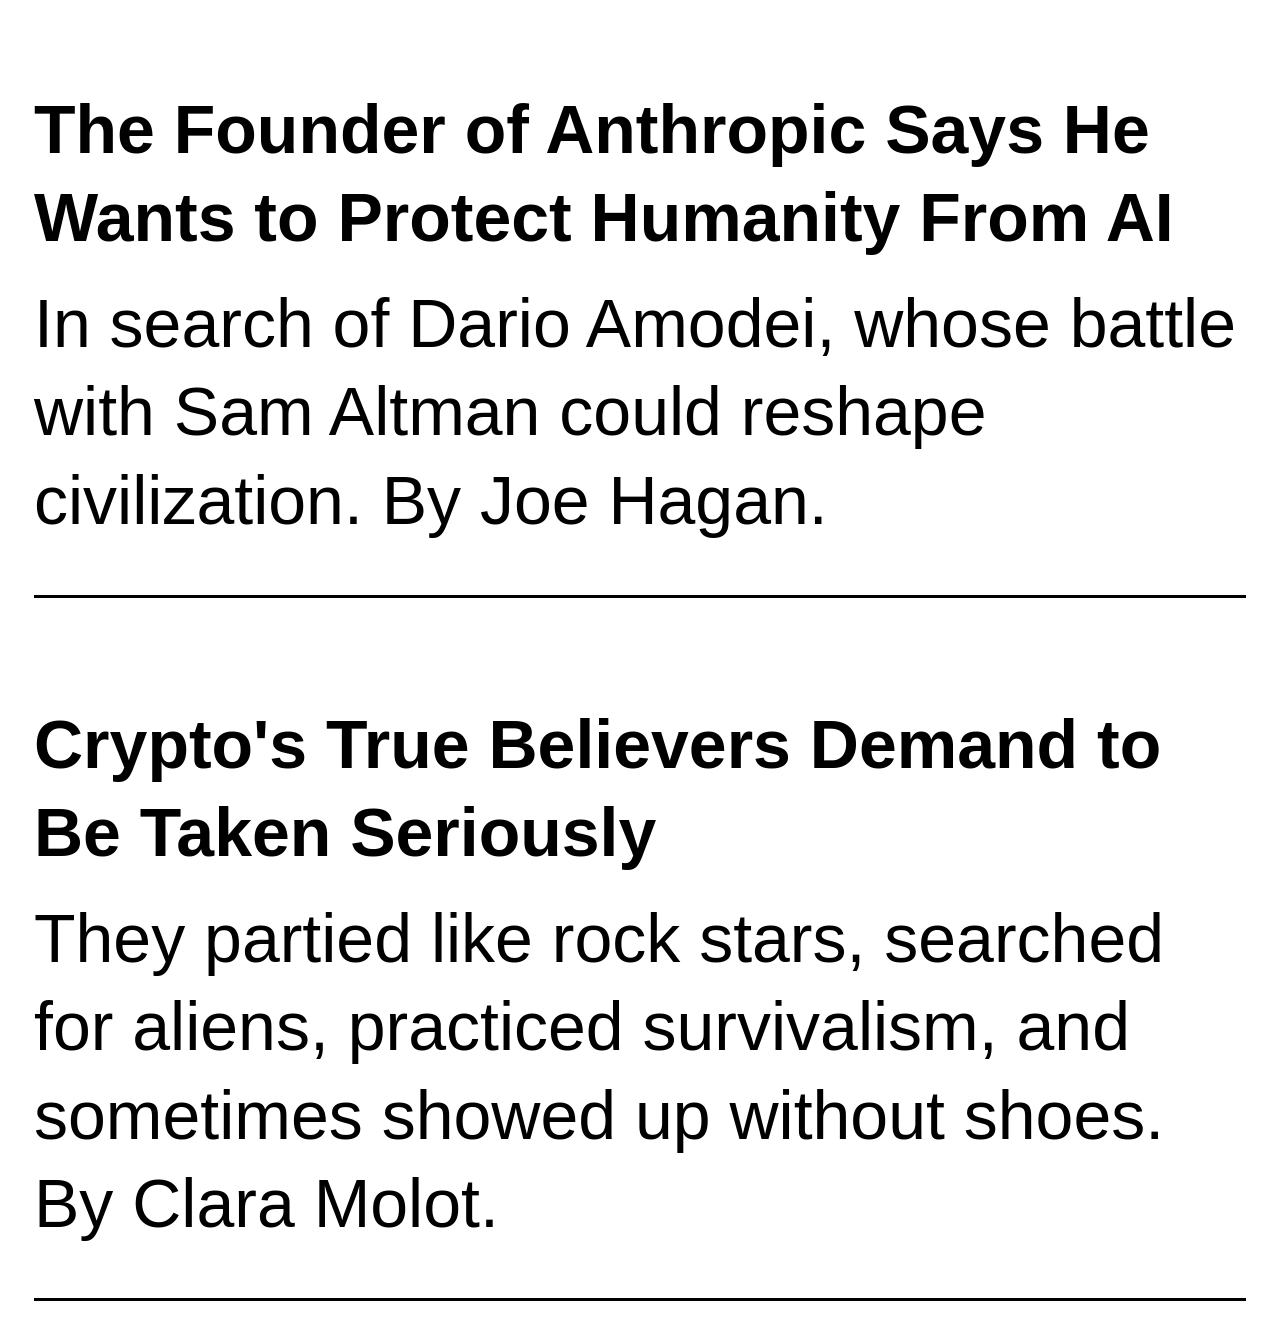
==== index.html @ 44adaace "Reduce line-height from 1.6 to 1.3 Co-Authored-By: Claude Opus 4.6 (1M context) <noreply@anthropic.c" ====
<!DOCTYPE html>
<html lang="en">
<head>
  <meta charset="UTF-8">
  <meta name="viewport" content="width=device-width, initial-scale=1.0">
  <title>Accessible News Reader</title>
  <link rel="stylesheet" href="style.css?v=3">
</head>
<body>
  <a href="#main" class="skip-link">Skip to content</a>

  <main id="main">
    <ul class="article-list">
      <li>
        <a href="articles/anthropic-founder.html">
          <span class="article-title">The Founder of Anthropic Says He Wants to Protect Humanity From AI</span>
          <span class="article-summary">In search of Dario Amodei, whose battle with Sam Altman could reshape civilization. By Joe Hagan.</span>
        </a>
      </li>
      <li>
        <a href="articles/cryptos-true-believers.html">
          <span class="article-title">Crypto's True Believers Demand to Be Taken Seriously</span>
          <span class="article-summary">They partied like rock stars, searched for aliens, practiced survivalism, and sometimes showed up without shoes. By Clara Molot.</span>
        </a>
      </li>
    </ul>
  </main>
</body>
</html>
---- style.css ----
/* ============================================
   Accessible News Reader — High-Visibility Styles
   Designed for severe visual impairment.
   Single large font size throughout. ~24 chars
   per line on iPhone display.
   ============================================ */

/* Reset & Base */
*,
*::before,
*::after {
  box-sizing: border-box;
  margin: 0;
  padding: 0;
}

html {
  font-size: 68px;
  line-height: 1.3;
  scroll-behavior: smooth;
}

body {
  font-family: -apple-system, BlinkMacSystemFont, "Segoe UI", Roboto,
    "Helvetica Neue", Arial, sans-serif;
  color: #000;
  background-color: #fff;
  padding: 0.5rem;
}

/* Everything inherits the same font size */
h1, h2, h3, p, a, span, li, button, strong {
  font-size: inherit;
  line-height: inherit;
}

/* Skip-to-content link */
.skip-link {
  position: absolute;
  top: -100%;
  left: 0.5rem;
  background: #000;
  color: #fff;
  padding: 0.5rem;
  z-index: 1000;
  text-decoration: none;
}

.skip-link:focus {
  top: 0;
}

/* Focus indicators */
a:focus-visible,
button:focus-visible,
[tabindex]:focus-visible {
  outline: 4px solid #0044cc;
  outline-offset: 4px;
}

/* Headings — same size as body, just bold */
h1, h2 {
  font-weight: 700;
  margin-bottom: 0.5em;
}

/* Links */
a {
  color: #0044cc;
  text-decoration: underline;
  text-underline-offset: 4px;
  text-decoration-thickness: 2px;
}

/* Header */
.site-header {
  border-bottom: 4px solid #000;
  padding-bottom: 0.75em;
  margin-bottom: 1em;
}

/* Article list (index page) */
.article-list {
  list-style: none;
  display: flex;
  flex-direction: column;
  gap: 0.75em;
}

.article-list li {
  border-bottom: 3px solid #000;
}

.article-list a {
  display: block;
  padding: 0.75em 0;
  text-decoration: none;
  color: #000;
}

.article-list .article-title {
  font-weight: 700;
  display: block;
  margin-bottom: 0.25em;
}

.article-list .article-summary {
  display: block;
}

/* Article page */
.article-nav {
  margin-bottom: 1em;
}

.article-nav a {
  font-weight: 700;
}

.article-body {
  margin-top: 1em;
}

.article-body p {
  margin-bottom: 1em;
}

/* Audio player controls */
.audio-player {
  margin: 1em 0;
}

.play-btn {
  display: flex;
  align-items: center;
  justify-content: center;
  gap: 0.4em;
  width: 100%;
  min-height: 72px;
  padding: 0.75em;
  font-weight: 700;
  color: #fff;
  background-color: #0044cc;
  border: none;
  border-radius: 0.25em;
  cursor: pointer;
}

.play-btn:hover {
  background-color: #003399;
}

.play-btn:active {
  background-color: #002266;
}

.play-btn .icon {
  line-height: 1;
}

/* Footer */
.site-footer {
  margin-top: 2em;
  padding-top: 1em;
  border-top: 3px solid #000;
}
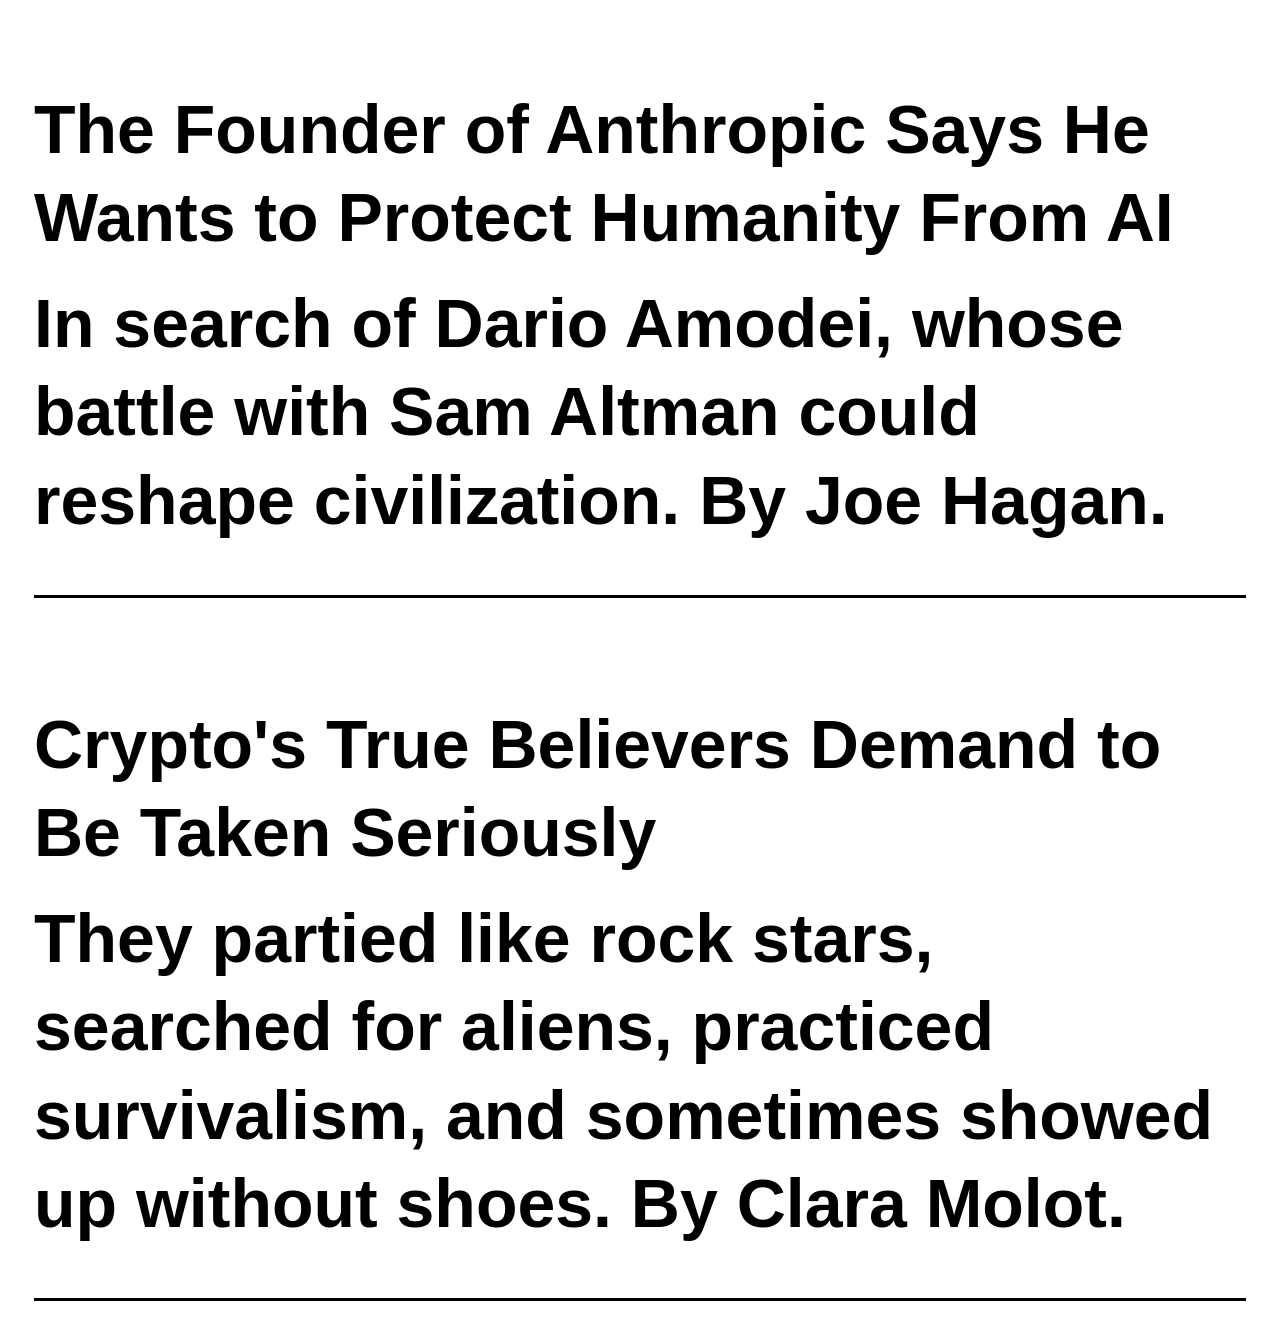
==== commit c3ea99b2: "Bold body text (700), extra bold titles (900) Co-Authored-By: Claude Opus 4.6 (1M context) <noreply@" ====
--- a/index.html
+++ b/index.html
@@ -4,7 +4,7 @@
   <meta charset="UTF-8">
   <meta name="viewport" content="width=device-width, initial-scale=1.0">
   <title>Accessible News Reader</title>
-  <link rel="stylesheet" href="style.css?v=3">
+  <link rel="stylesheet" href="style.css?v=4">
 </head>
 <body>
   <a href="#main" class="skip-link">Skip to content</a>
--- a/style.css
+++ b/style.css
@@ -23,6 +23,7 @@
 body {
   font-family: -apple-system, BlinkMacSystemFont, "Segoe UI", Roboto,
     "Helvetica Neue", Arial, sans-serif;
+  font-weight: 700;
   color: #000;
   background-color: #fff;
   padding: 0.5rem;
@@ -60,7 +61,7 @@
 
 /* Headings — same size as body, just bold */
 h1, h2 {
-  font-weight: 700;
+  font-weight: 900;
   margin-bottom: 0.5em;
 }
 
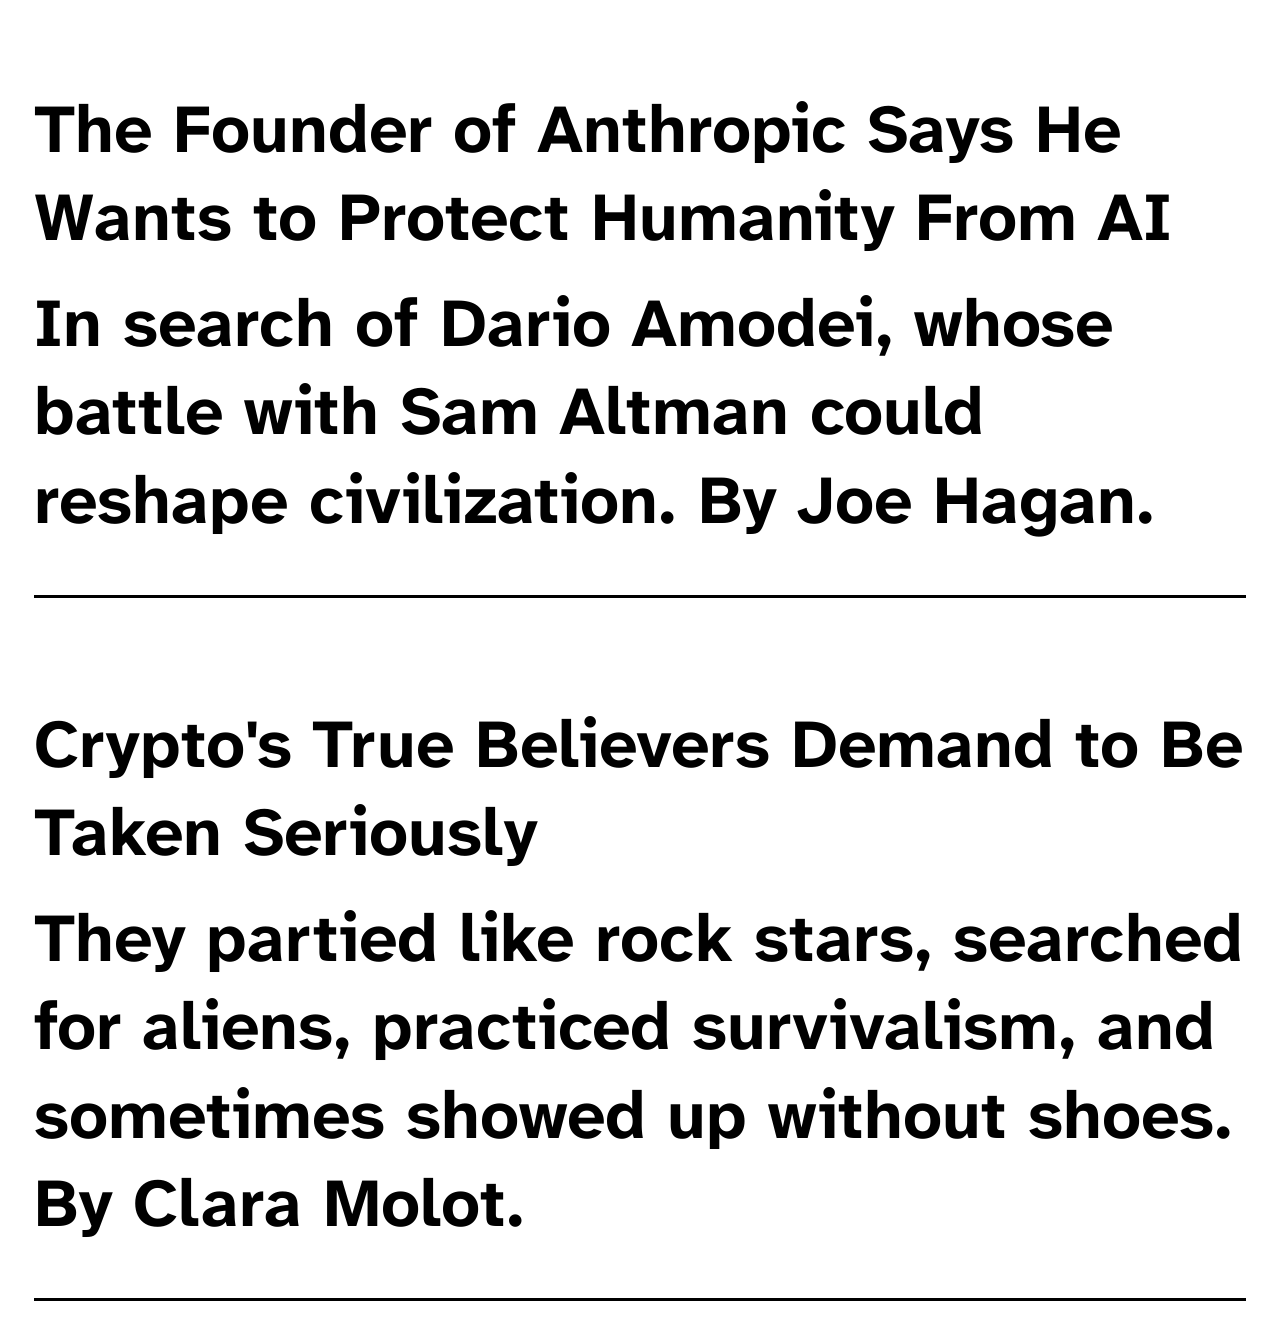
==== commit 7c7c2a10: "Use Atkinson Hyperlegible Next font for accessibility Co-Authored-By: Claude Opus 4.6 (1M context) <" ====
--- a/index.html
+++ b/index.html
@@ -4,7 +4,10 @@
   <meta charset="UTF-8">
   <meta name="viewport" content="width=device-width, initial-scale=1.0">
   <title>Accessible News Reader</title>
-  <link rel="stylesheet" href="style.css?v=4">
+  <link rel="preconnect" href="https://fonts.googleapis.com">
+  <link rel="preconnect" href="https://fonts.gstatic.com" crossorigin>
+  <link rel="stylesheet" href="https://fonts.googleapis.com/css2?family=Atkinson+Hyperlegible+Next:wght@400;700;900&display=swap">
+  <link rel="stylesheet" href="style.css?v=5">
 </head>
 <body>
   <a href="#main" class="skip-link">Skip to content</a>
--- a/style.css
+++ b/style.css
@@ -21,8 +21,8 @@
 }
 
 body {
-  font-family: -apple-system, BlinkMacSystemFont, "Segoe UI", Roboto,
-    "Helvetica Neue", Arial, sans-serif;
+  font-family: "Atkinson Hyperlegible Next", -apple-system, BlinkMacSystemFont,
+    "Segoe UI", Roboto, "Helvetica Neue", Arial, sans-serif;
   font-weight: 700;
   color: #000;
   background-color: #fff;
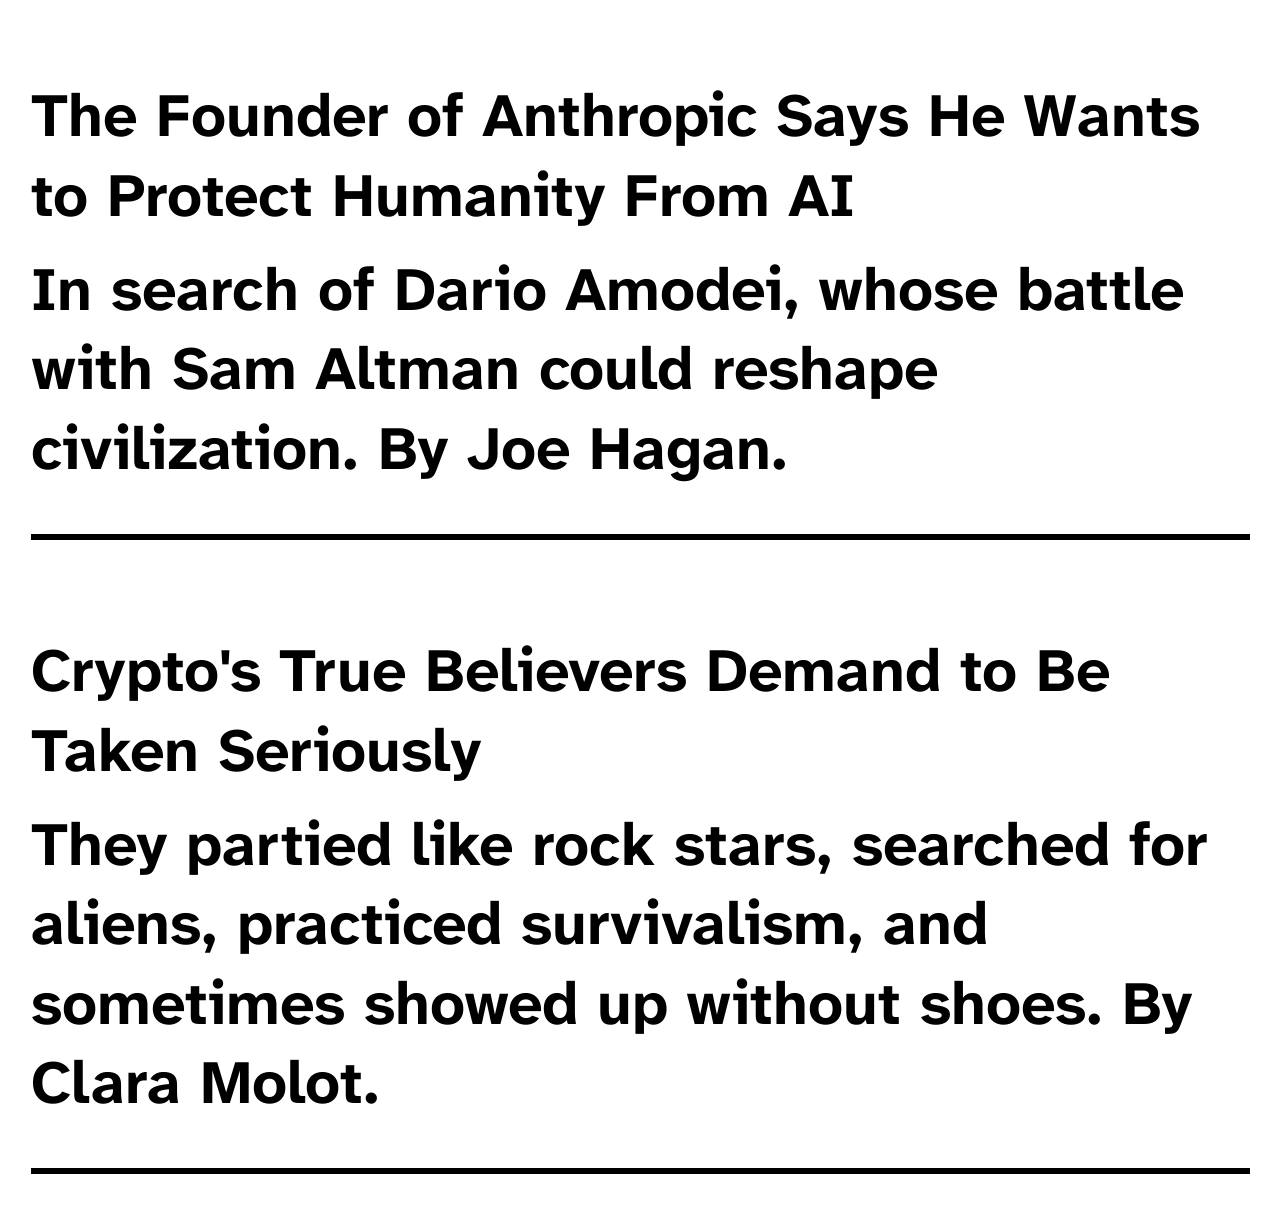
==== commit d81acce5: "Reduce font to 61px, thicken dividers to 6px Co-Authored-By: Claude Opus 4.6 (1M context) <noreply@a" ====
--- a/index.html
+++ b/index.html
@@ -7,7 +7,7 @@
   <link rel="preconnect" href="https://fonts.googleapis.com">
   <link rel="preconnect" href="https://fonts.gstatic.com" crossorigin>
   <link rel="stylesheet" href="https://fonts.googleapis.com/css2?family=Atkinson+Hyperlegible+Next:wght@400;700;900&display=swap">
-  <link rel="stylesheet" href="style.css?v=5">
+  <link rel="stylesheet" href="style.css?v=6">
 </head>
 <body>
   <a href="#main" class="skip-link">Skip to content</a>
--- a/style.css
+++ b/style.css
@@ -15,7 +15,7 @@
 }
 
 html {
-  font-size: 68px;
+  font-size: 61px;
   line-height: 1.3;
   scroll-behavior: smooth;
 }
@@ -89,7 +89,7 @@
 }
 
 .article-list li {
-  border-bottom: 3px solid #000;
+  border-bottom: 6px solid #000;
 }
 
 .article-list a {
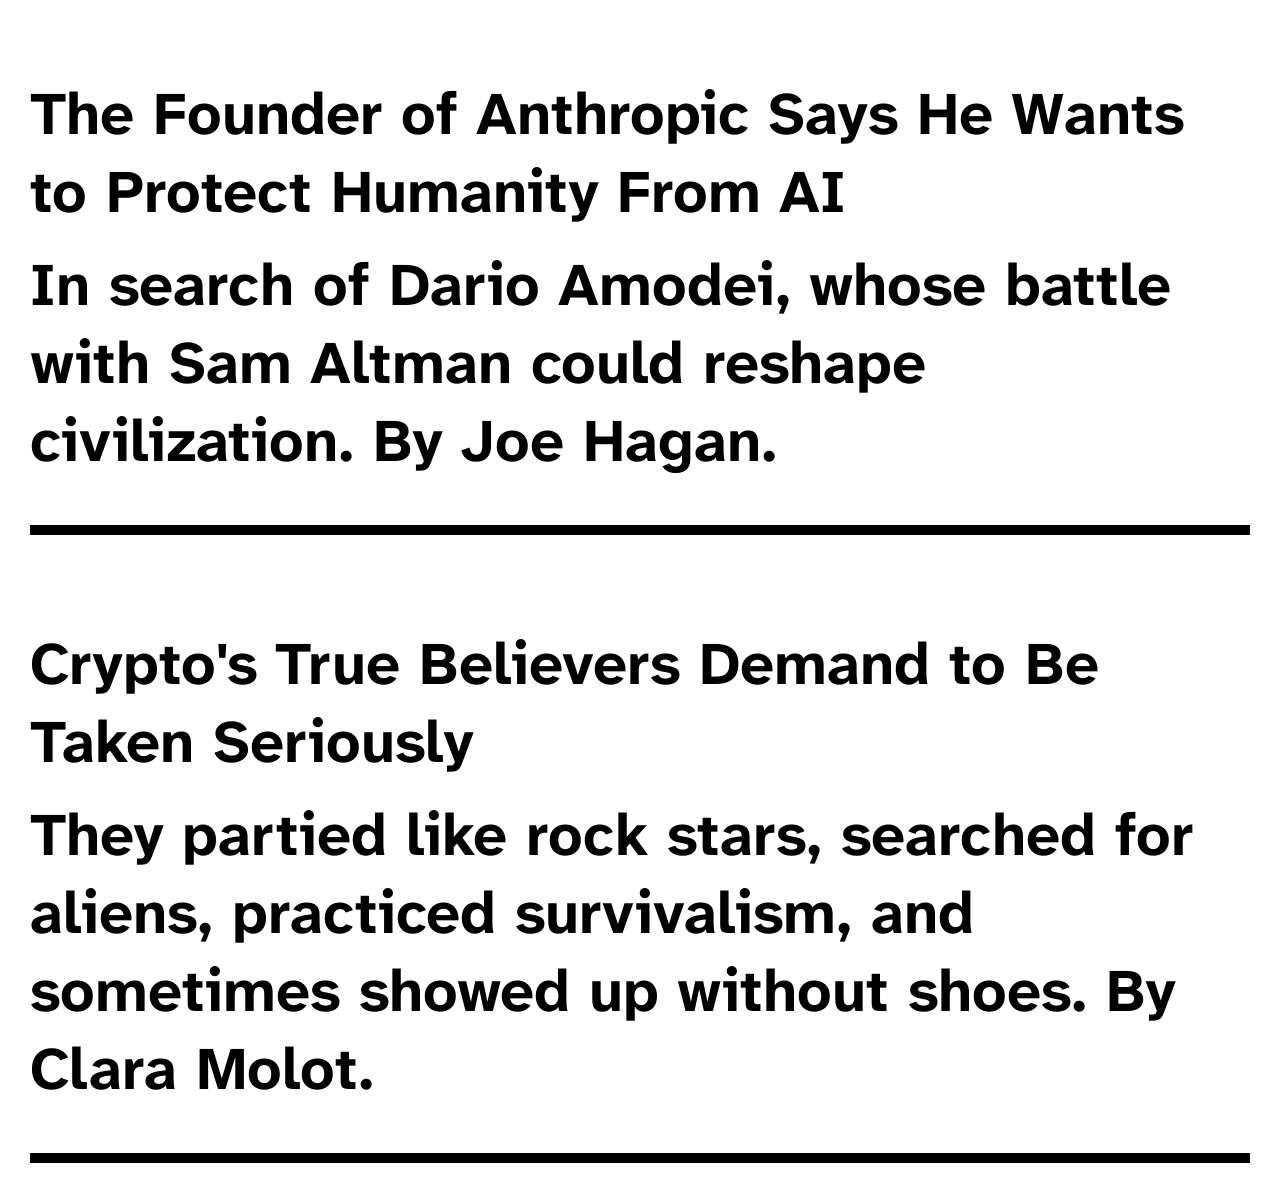
==== commit c695f7e5: "Titles 65px/900, body 60px/700, dividers 10px Co-Authored-By: Claude Opus 4.6 (1M context) <noreply@" ====
--- a/index.html
+++ b/index.html
@@ -7,7 +7,7 @@
   <link rel="preconnect" href="https://fonts.googleapis.com">
   <link rel="preconnect" href="https://fonts.gstatic.com" crossorigin>
   <link rel="stylesheet" href="https://fonts.googleapis.com/css2?family=Atkinson+Hyperlegible+Next:wght@400;700;900&display=swap">
-  <link rel="stylesheet" href="style.css?v=6">
+  <link rel="stylesheet" href="style.css?v=7">
 </head>
 <body>
   <a href="#main" class="skip-link">Skip to content</a>
--- a/style.css
+++ b/style.css
@@ -15,7 +15,7 @@
 }
 
 html {
-  font-size: 61px;
+  font-size: 60px;
   line-height: 1.3;
   scroll-behavior: smooth;
 }
@@ -59,8 +59,9 @@
   outline-offset: 4px;
 }
 
-/* Headings — same size as body, just bold */
+/* Headings — larger and extra bold */
 h1, h2 {
+  font-size: 65px;
   font-weight: 900;
   margin-bottom: 0.5em;
 }
@@ -89,7 +90,7 @@
 }
 
 .article-list li {
-  border-bottom: 6px solid #000;
+  border-bottom: 10px solid #000;
 }
 
 .article-list a {
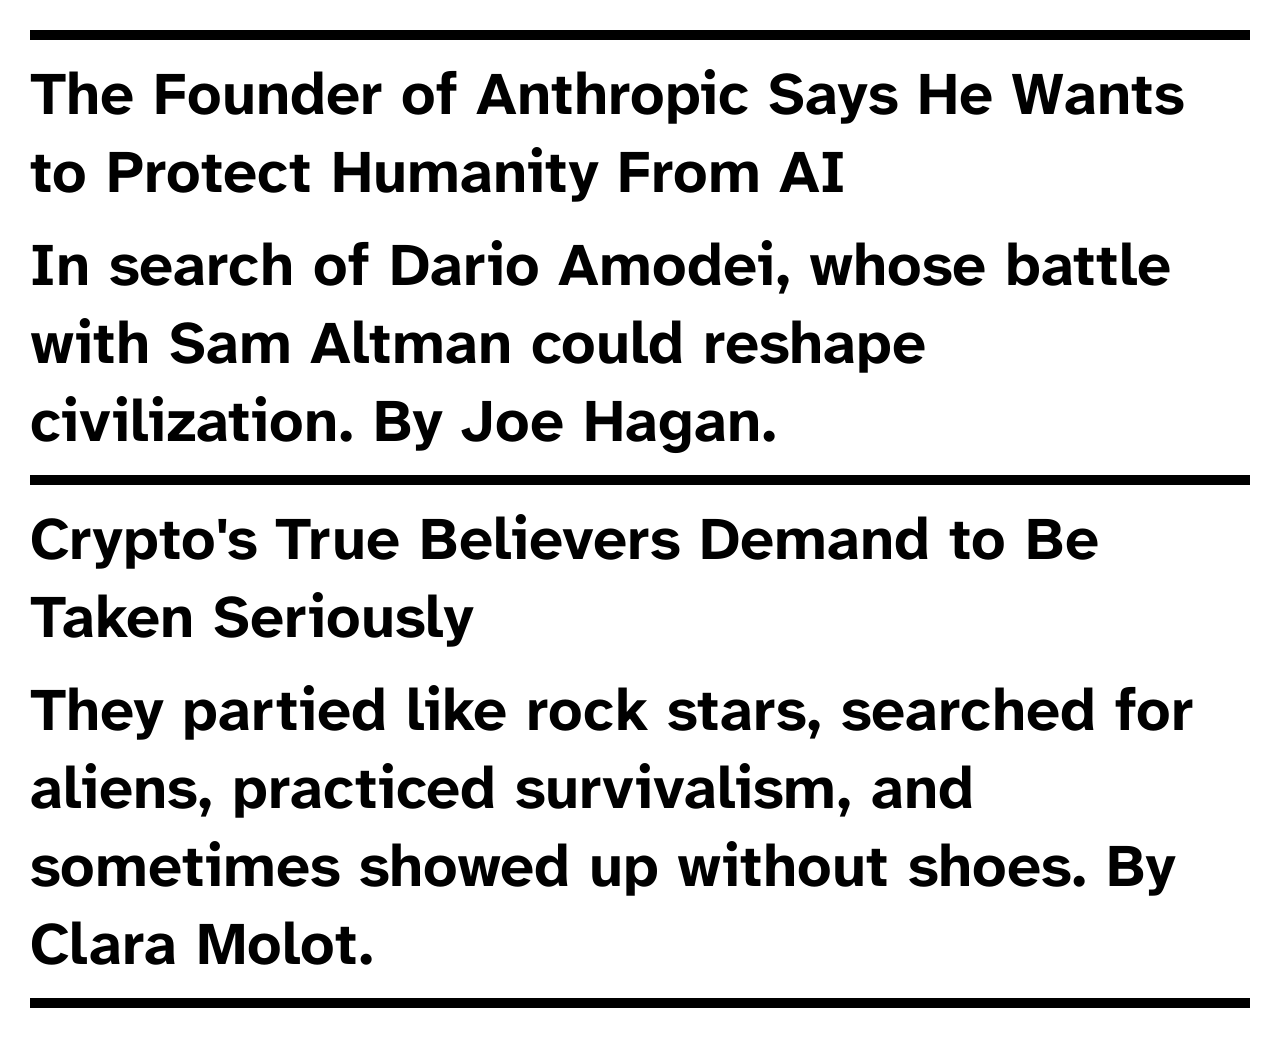
==== commit 52f9eb23: "Add top divider, reduce padding between dividers and text Co-Authored-By: Claude Opus 4.6 (1M contex" ====
--- a/index.html
+++ b/index.html
@@ -7,7 +7,7 @@
   <link rel="preconnect" href="https://fonts.googleapis.com">
   <link rel="preconnect" href="https://fonts.gstatic.com" crossorigin>
   <link rel="stylesheet" href="https://fonts.googleapis.com/css2?family=Atkinson+Hyperlegible+Next:wght@400;700;900&display=swap">
-  <link rel="stylesheet" href="style.css?v=7">
+  <link rel="stylesheet" href="style.css?v=8">
 </head>
 <body>
   <a href="#main" class="skip-link">Skip to content</a>
--- a/style.css
+++ b/style.css
@@ -86,7 +86,8 @@
   list-style: none;
   display: flex;
   flex-direction: column;
-  gap: 0.75em;
+  gap: 0;
+  border-top: 10px solid #000;
 }
 
 .article-list li {
@@ -95,7 +96,7 @@
 
 .article-list a {
   display: block;
-  padding: 0.75em 0;
+  padding: 0.25em 0;
   text-decoration: none;
   color: #000;
 }
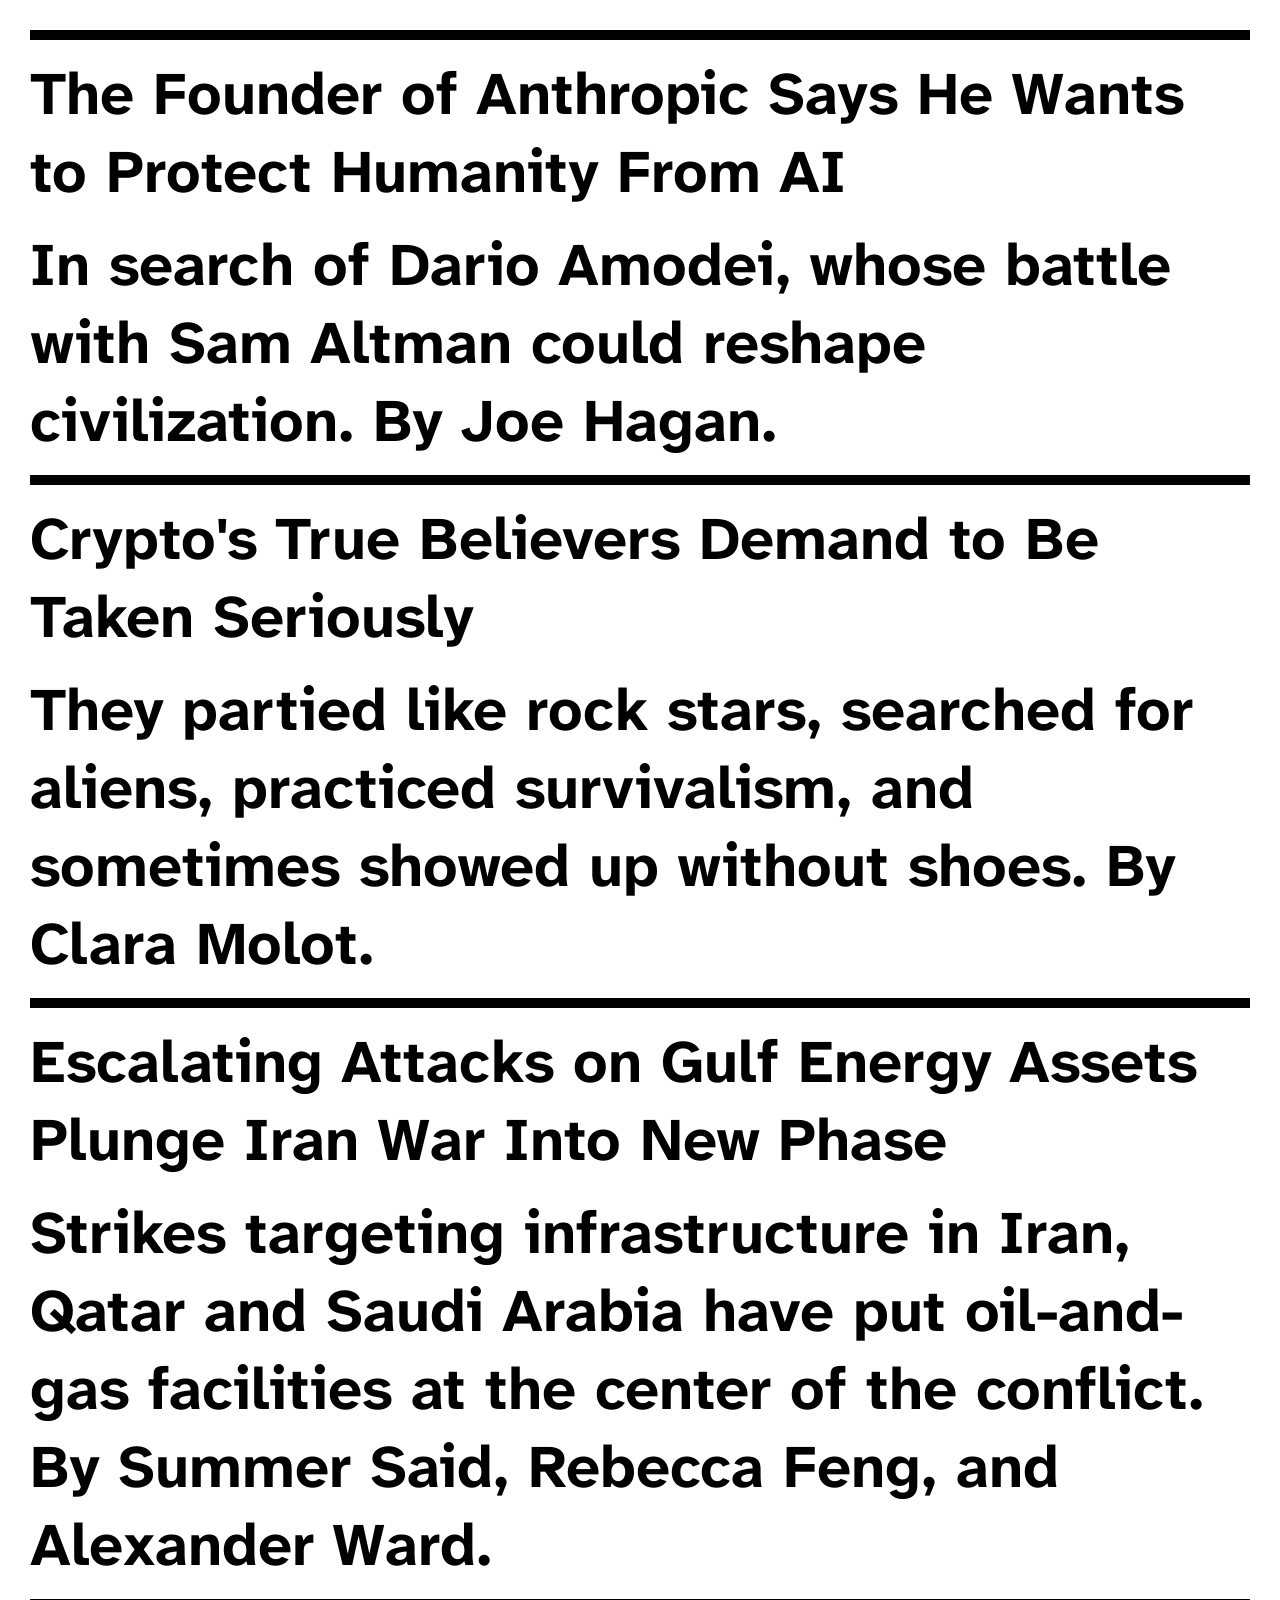
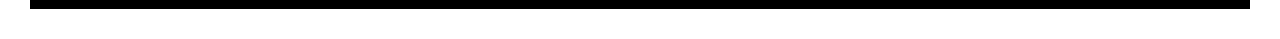
==== commit d0a2c4b3: "Add Iran war article with audio narration Co-Authored-By: Claude Opus 4.6 (1M context) <noreply@anth" ====
--- a/index.html
+++ b/index.html
@@ -3,7 +3,7 @@
 <head>
   <meta charset="UTF-8">
   <meta name="viewport" content="width=device-width, initial-scale=1.0">
-  <title>Accessible News Reader</title>
+  <title>EZRead</title>
   <link rel="preconnect" href="https://fonts.googleapis.com">
   <link rel="preconnect" href="https://fonts.gstatic.com" crossorigin>
   <link rel="stylesheet" href="https://fonts.googleapis.com/css2?family=Atkinson+Hyperlegible+Next:wght@400;700;900&display=swap">
@@ -26,6 +26,12 @@
           <span class="article-summary">They partied like rock stars, searched for aliens, practiced survivalism, and sometimes showed up without shoes. By Clara Molot.</span>
         </a>
       </li>
+      <li>
+        <a href="articles/escalating-attacks-iran-war.html">
+          <span class="article-title">Escalating Attacks on Gulf Energy Assets Plunge Iran War Into New Phase</span>
+          <span class="article-summary">Strikes targeting infrastructure in Iran, Qatar and Saudi Arabia have put oil-and-gas facilities at the center of the conflict. By Summer Said, Rebecca Feng, and Alexander Ward.</span>
+        </a>
+      </li>
     </ul>
   </main>
 </body>
